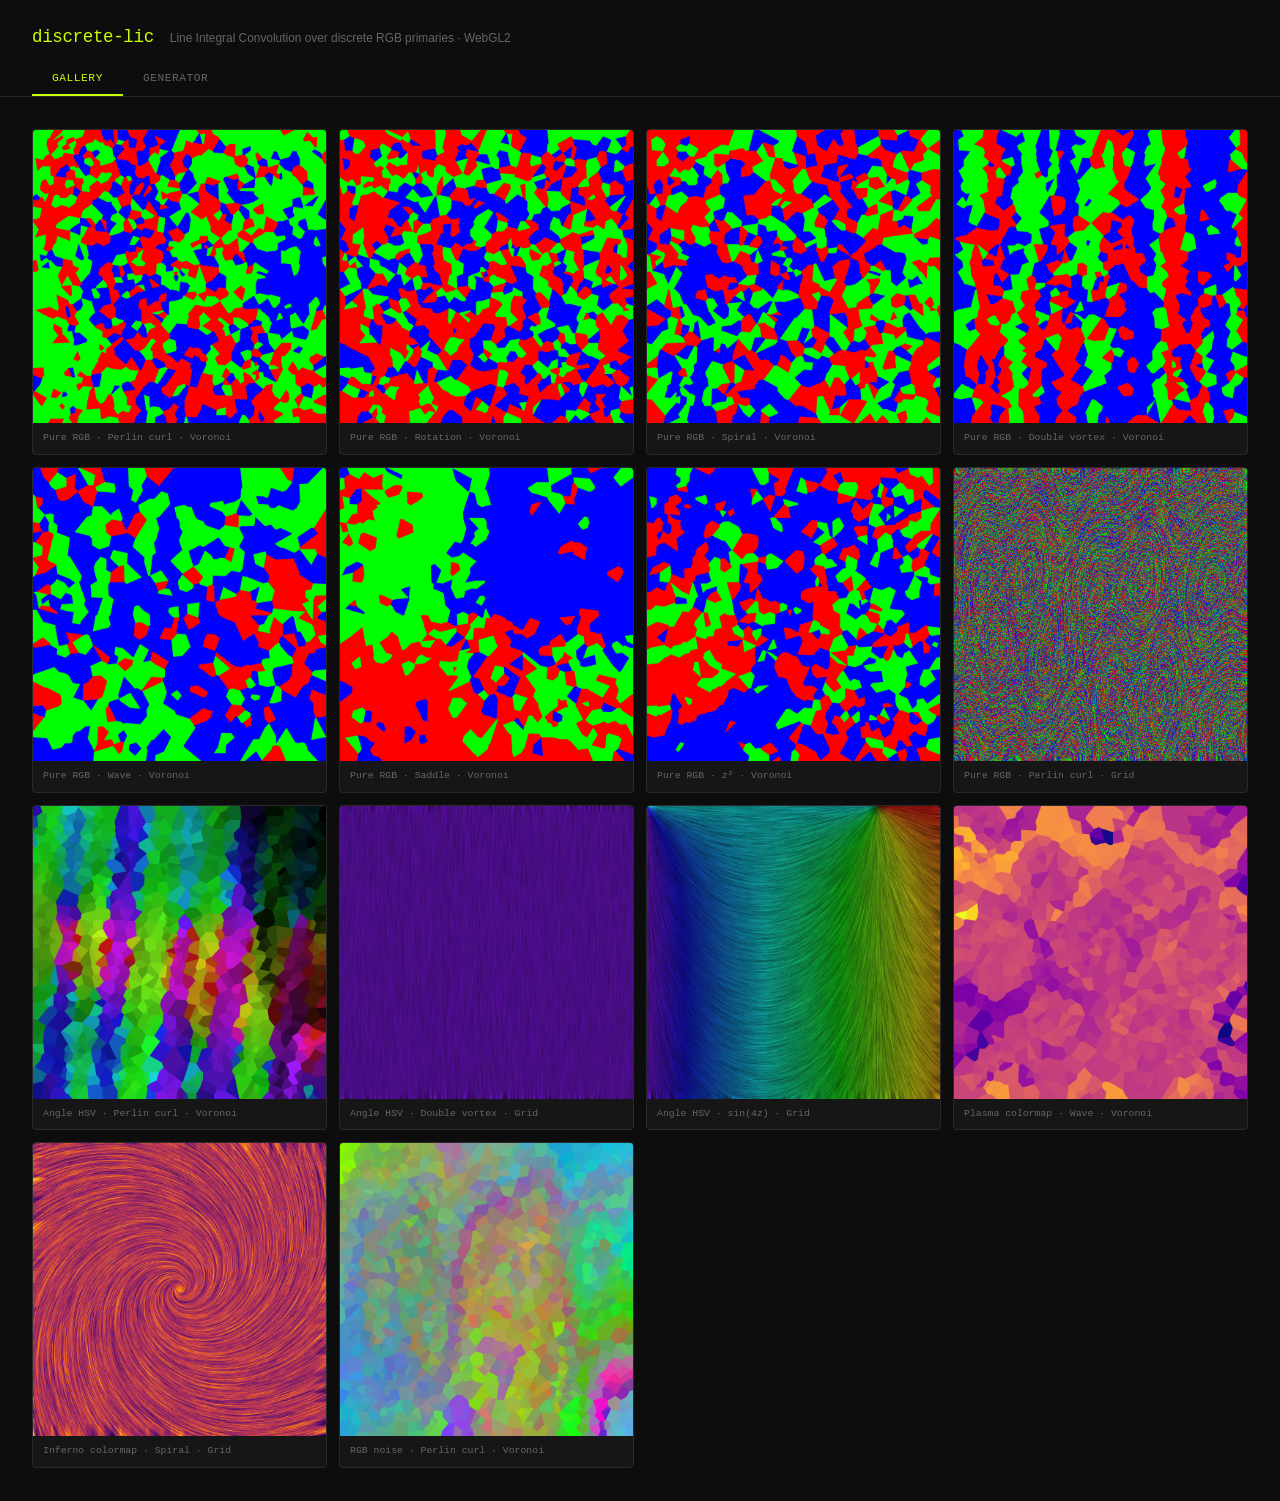
==== app/index.html @ 1f250b93 "Add fully in-browser WebGL2 generator + Pages deployment Reimplements the LIC pipeline (field -> noi" ====
<!DOCTYPE html>
<html lang="en">
<head>
  <meta charset="UTF-8">
  <meta name="viewport" content="width=device-width, initial-scale=1.0">
  <title>discrete-lic — WebGL2</title>
  <link rel="stylesheet" href="./style.css">
</head>
<body>

<header>
  <div class="header-top">
    <h1>discrete-lic</h1>
    <span class="tagline">Line Integral Convolution over discrete RGB primaries · WebGL2</span>
  </div>
  <nav>
    <button class="tab active" data-panel="panel-gallery">Gallery</button>
    <button class="tab" data-panel="panel-generator">Generator</button>
  </nav>
</header>

<!-- ── Gallery ──────────────────────────────────────────────── -->

<div class="panel active" id="panel-gallery">
  <div class="gallery-grid" id="gallery-grid">
    <p style="color:var(--muted);font-family:var(--font-mono)">Loading…</p>
  </div>
</div>

<!-- ── Lightbox ─────────────────────────────────────────────── -->

<div class="lightbox" id="lightbox" role="dialog" aria-modal="true">
  <button class="lightbox-close" id="lightbox-close" aria-label="Close">✕</button>
  <img id="lightbox-img" src="" alt="">
</div>

<!-- ── Generator ────────────────────────────────────────────── -->

<div class="panel" id="panel-generator">
  <div class="generator-layout">

    <!-- Controls -->
    <div class="controls">

      <div class="control-group">
        <label>Field</label>
        <select id="field-select">
          <option value="rotation">rotation</option>
          <option value="perlin_curl">perlin_curl</option>
          <option value="double_vortex">double_vortex</option>
          <option value="spiral">spiral</option>
          <option value="wave">wave</option>
          <option value="saddle">saddle</option>
          <option value="source">source</option>
          <option value="sink">sink</option>
          <option value="shear">shear</option>
          <option value="uniform">uniform</option>
          <option value="complex">complex (custom)</option>
          <option value="mhd_cluster">mhd_cluster (yt)</option>
          <option value="wd_merger">wd_merger (yt)</option>
        </select>
      </div>

      <div class="control-group collapsible hidden" id="complex-row">
        <label>f(z) expression</label>
        <input type="text" id="field-expr" value="z**2" placeholder="e.g. z**2, np.sin(z*4), 1/z">
      </div>

      <div id="yt-notice" class="collapsible hidden" style="background:var(--surface);border:1px solid var(--border);border-radius:4px;padding:10px 12px;font-family:var(--font-mono);font-size:0.75rem;color:var(--muted)">
        This field uses a <strong style="color:var(--text)">baked simulation asset</strong>
        (exported offline via yt). If the asset is missing, the field falls back gracefully.
      </div>

      <hr class="divider">

      <div class="control-group">
        <label>Color mode</label>
        <select id="color-select">
          <option value="pure_rgb">pure_rgb — discrete RGB primaries</option>
          <option value="angle_hsv">angle_hsv — hue from flow direction</option>
          <option value="colormap">colormap — matplotlib colormap</option>
          <option value="rgb">rgb — direct color LIC</option>
          <option value="hsv_noise">hsv_noise — LIC on value channel</option>
        </select>
      </div>

      <div class="control-group collapsible" id="pure-opts">
        <label>Pure RGB mode</label>
        <select id="pure-mode-select">
          <option value="stochastic">stochastic — per-pixel sampling</option>
          <option value="streamline">streamline — fibre-painted</option>
        </select>
        <label style="margin-top:8px">Sharpness</label>
        <div class="slider-row">
          <input type="range" id="sharpen-slider" min="1" max="10" step="0.5" value="2.5">
          <span class="slider-val">2.5</span>
        </div>
      </div>

      <div class="control-group collapsible hidden" id="colormap-row">
        <label>Colormap</label>
        <select id="colormap-select">
          <option>viridis</option><option>plasma</option><option>inferno</option>
          <option>magma</option><option>cividis</option><option>turbo</option>
          <option>coolwarm</option><option>RdYlBu</option><option>Spectral</option>
        </select>
      </div>

      <hr class="divider">

      <div class="control-group">
        <label>Pixel mode</label>
        <div class="toggle-row">
          <button class="toggle-btn active" data-mode="voronoi">Voronoi</button>
          <button class="toggle-btn" data-mode="grid">Grid</button>
        </div>
      </div>

      <div class="control-group" id="voronoi-cells-row">
        <label>Voronoi cells</label>
        <div class="slider-row">
          <input type="range" id="cells-slider" min="100" max="100000" step="100" value="800">
          <span class="slider-val">800</span>
        </div>
      </div>

      <div class="control-group">
        <label>Steps</label>
        <div class="slider-row">
          <input type="range" id="steps-slider" min="5" max="80" step="5" value="30">
          <span class="slider-val">30</span>
        </div>
      </div>

      <div class="control-group">
        <label>Noise</label>
        <select id="noise-select">
          <option value="white_rgb">white_rgb</option>
          <option value="white">white</option>
          <option value="pure_rgb">pure_rgb</option>
        </select>
      </div>

      <div class="control-group">
        <label>Kernel</label>
        <select id="kernel-select">
          <option value="box">box</option>
          <option value="gaussian">gaussian</option>
          <option value="raised_cosine">raised_cosine</option>
        </select>
      </div>

      <div class="control-group collapsible hidden" id="kernel-sigma-row">
        <label>Kernel sigma</label>
        <div class="slider-row">
          <input type="range" id="kernel-sigma-slider" min="0.05" max="1" step="0.05" value="0.3">
          <span class="slider-val">0.3</span>
        </div>
      </div>

      <div class="control-group">
        <label>Boundary</label>
        <select id="boundary-select">
          <option value="nearest">nearest (clamp)</option>
          <option value="wrap">wrap</option>
        </select>
      </div>

      <div class="control-group">
        <label>Contrast enhance</label>
        <select id="enhance-select">
          <option value="stretch">stretch (default)</option>
          <option value="equalize">equalize</option>
          <option value="gamma">gamma</option>
          <option value="none">none</option>
        </select>
      </div>

      <hr class="divider">

      <div class="control-group" style="display:grid;grid-template-columns:1fr 1fr;gap:8px">
        <div>
          <label>Width px</label>
          <input type="number" id="width-input" value="600" min="64" max="1024" step="64">
        </div>
        <div>
          <label>Height px</label>
          <input type="number" id="height-input" value="600" min="64" max="1024" step="64">
        </div>
      </div>

      <div class="control-group">
        <label>Seed</label>
        <input type="number" id="seed-input" value="42">
      </div>

      <button class="btn-generate" id="btn-generate">Render</button>
    </div>

    <!-- Result -->
    <div class="result-area">
      <div class="result-stage" id="result-stage">
        <div class="result-placeholder" id="result-placeholder">
          press Render
        </div>
        <canvas class="result-canvas" id="result-canvas" style="display:none"></canvas>
      </div>
      <div class="result-actions" id="result-actions" style="display:none">
        <a class="btn-download" id="btn-download" href="#" download="lic.png">Download PNG</a>
      </div>
      <span class="status-text" id="status-text"></span>
    </div>

  </div>
</div>

<script type="module" src="./main.js"></script>
</body>
</html>
---- app/style.css ----
:root {
  --bg: #0d0d0d;
  --surface: #161616;
  --border: #2a2a2a;
  --text: #e0e0e0;
  --muted: #666;
  --accent: #c8ff00;
  --accent-dim: #8aad00;
  --font-mono: "JetBrains Mono", "Fira Mono", "Cascadia Code", "Menlo", monospace;
  --font-sans: "Inter", "Helvetica Neue", Arial, sans-serif;
  --radius: 4px;
  --transition: 0.15s ease;
}

*, *::before, *::after { box-sizing: border-box; margin: 0; padding: 0; }

html, body {
  background: var(--bg);
  color: var(--text);
  font-family: var(--font-sans);
  font-size: 14px;
  line-height: 1.5;
  min-height: 100vh;
}

/* ── Header ──────────────────────────────────────────────────── */

header {
  padding: 24px 32px 0;
  border-bottom: 1px solid var(--border);
  display: flex;
  flex-direction: column;
  gap: 12px;
}

.header-top {
  display: flex;
  align-items: baseline;
  gap: 16px;
}

h1 {
  font-family: var(--font-mono);
  font-size: 1.25rem;
  font-weight: 500;
  letter-spacing: -0.02em;
  color: var(--accent);
}

.tagline {
  color: var(--muted);
  font-size: 0.85rem;
}

nav {
  display: flex;
  gap: 0;
}

.tab {
  background: none;
  border: none;
  border-bottom: 2px solid transparent;
  color: var(--muted);
  cursor: pointer;
  font-family: var(--font-mono);
  font-size: 0.8rem;
  letter-spacing: 0.05em;
  padding: 10px 20px;
  text-transform: uppercase;
  transition: color var(--transition), border-color var(--transition);
}

.tab:hover { color: var(--text); }

.tab.active {
  border-bottom-color: var(--accent);
  color: var(--accent);
}

/* ── Panels ──────────────────────────────────────────────────── */

.panel { display: none; padding: 32px; }
.panel.active { display: block; }

/* ── Gallery ──────────────────────────────────────────────────── */

.gallery-grid {
  display: grid;
  grid-template-columns: repeat(auto-fill, minmax(240px, 1fr));
  gap: 12px;
}

.gallery-item {
  background: var(--surface);
  border: 1px solid var(--border);
  border-radius: var(--radius);
  cursor: pointer;
  overflow: hidden;
  transition: border-color var(--transition), transform var(--transition);
}

.gallery-item:hover {
  border-color: var(--accent-dim);
  transform: translateY(-2px);
}

.gallery-item img {
  display: block;
  width: 100%;
  aspect-ratio: 1;
  object-fit: cover;
}

.gallery-caption {
  color: var(--muted);
  font-family: var(--font-mono);
  font-size: 0.7rem;
  padding: 8px 10px;
  white-space: nowrap;
  overflow: hidden;
  text-overflow: ellipsis;
}

/* ── Lightbox ────────────────────────────────────────────────── */

.lightbox {
  align-items: center;
  background: rgba(0, 0, 0, 0.9);
  display: none;
  inset: 0;
  justify-content: center;
  position: fixed;
  z-index: 100;
}

.lightbox.open { display: flex; }

.lightbox img {
  max-height: 90vh;
  max-width: 90vw;
  object-fit: contain;
}

.lightbox-close {
  background: none;
  border: none;
  color: var(--muted);
  cursor: pointer;
  font-size: 1.5rem;
  line-height: 1;
  padding: 8px;
  position: absolute;
  right: 16px;
  top: 16px;
}

.lightbox-close:hover { color: var(--text); }

/* ── Generator layout ────────────────────────────────────────── */

.generator-layout {
  display: grid;
  gap: 32px;
  grid-template-columns: 320px 1fr;
}

@media (max-width: 900px) {
  .generator-layout { grid-template-columns: 1fr; }
}

/* ── Control panel ───────────────────────────────────────────── */

.controls {
  display: flex;
  flex-direction: column;
  gap: 20px;
}

.control-group {
  display: flex;
  flex-direction: column;
  gap: 8px;
}

.control-group label {
  color: var(--muted);
  font-family: var(--font-mono);
  font-size: 0.72rem;
  letter-spacing: 0.06em;
  text-transform: uppercase;
}

.control-group select,
.control-group input[type="text"],
.control-group input[type="number"] {
  background: var(--surface);
  border: 1px solid var(--border);
  border-radius: var(--radius);
  color: var(--text);
  font-family: var(--font-mono);
  font-size: 0.85rem;
  padding: 7px 10px;
  transition: border-color var(--transition);
  width: 100%;
}

.control-group select:focus,
.control-group input:focus {
  border-color: var(--accent-dim);
  outline: none;
}

/* Slider row */
.slider-row {
  align-items: center;
  display: flex;
  gap: 10px;
}

.slider-row input[type="range"] {
  accent-color: var(--accent);
  flex: 1;
}

.slider-val {
  color: var(--accent);
  font-family: var(--font-mono);
  font-size: 0.8rem;
  min-width: 36px;
  text-align: right;
}

/* Toggle row */
.toggle-row {
  display: flex;
  gap: 0;
}

.toggle-btn {
  background: var(--surface);
  border: 1px solid var(--border);
  color: var(--muted);
  cursor: pointer;
  flex: 1;
  font-family: var(--font-mono);
  font-size: 0.8rem;
  padding: 7px;
  text-align: center;
  transition: background var(--transition), color var(--transition);
}

.toggle-btn:first-child { border-radius: var(--radius) 0 0 var(--radius); }
.toggle-btn:last-child  { border-radius: 0 var(--radius) var(--radius) 0; }
.toggle-btn + .toggle-btn { border-left: none; }

.toggle-btn.active {
  background: var(--accent);
  border-color: var(--accent);
  color: #0d0d0d;
  font-weight: 600;
}

/* Collapsible sections */
.collapsible { overflow: hidden; }
.collapsible.hidden { display: none; }

/* Generate button */
.btn-generate {
  background: var(--accent);
  border: none;
  border-radius: var(--radius);
  color: #0d0d0d;
  cursor: pointer;
  font-family: var(--font-mono);
  font-size: 0.9rem;
  font-weight: 700;
  letter-spacing: 0.04em;
  padding: 12px;
  text-transform: uppercase;
  transition: background var(--transition), opacity var(--transition);
  width: 100%;
}

.btn-generate:hover  { background: #d8ff20; }
.btn-generate:active { background: var(--accent-dim); }
.btn-generate:disabled {
  cursor: not-allowed;
  opacity: 0.4;
}

/* ── Result area ─────────────────────────────────────────────── */

.result-area {
  align-items: flex-start;
  display: flex;
  flex-direction: column;
  gap: 16px;
  min-height: 400px;
}

/* Stage holds either the placeholder or the canvas, keeps a square box */
.result-stage {
  max-width: 600px;
  width: 100%;
}

.result-placeholder {
  align-items: center;
  aspect-ratio: 1;
  background: var(--surface);
  border: 1px dashed var(--border);
  border-radius: var(--radius);
  color: var(--muted);
  display: flex;
  font-family: var(--font-mono);
  font-size: 0.8rem;
  justify-content: center;
  padding: 16px;
  text-align: center;
  width: 100%;
}

/* The canvas has an intrinsic pixel size (width/height attrs); we scale it
   to fit the result box while preserving its aspect ratio. */
.result-canvas {
  background: var(--surface);
  border: 1px solid var(--border);
  border-radius: var(--radius);
  display: block;
  height: auto;
  image-rendering: auto;
  max-width: 100%;
  width: auto;
}

.result-actions {
  align-items: center;
  display: flex;
  gap: 12px;
}

.btn-download {
  background: var(--surface);
  border: 1px solid var(--border);
  border-radius: var(--radius);
  color: var(--text);
  cursor: pointer;
  font-family: var(--font-mono);
  font-size: 0.8rem;
  padding: 7px 16px;
  text-decoration: none;
  transition: border-color var(--transition);
}

.btn-download:hover { border-color: var(--accent-dim); }

.status-text {
  color: var(--muted);
  font-family: var(--font-mono);
  font-size: 0.8rem;
}

/* Spinner */
.spinner {
  animation: spin 0.8s linear infinite;
  border: 2px solid var(--border);
  border-radius: 50%;
  border-top-color: var(--accent);
  display: inline-block;
  height: 14px;
  vertical-align: middle;
  width: 14px;
}

@keyframes spin { to { transform: rotate(360deg); } }

/* Divider */
.divider {
  border: none;
  border-top: 1px solid var(--border);
  margin: 4px 0;
}
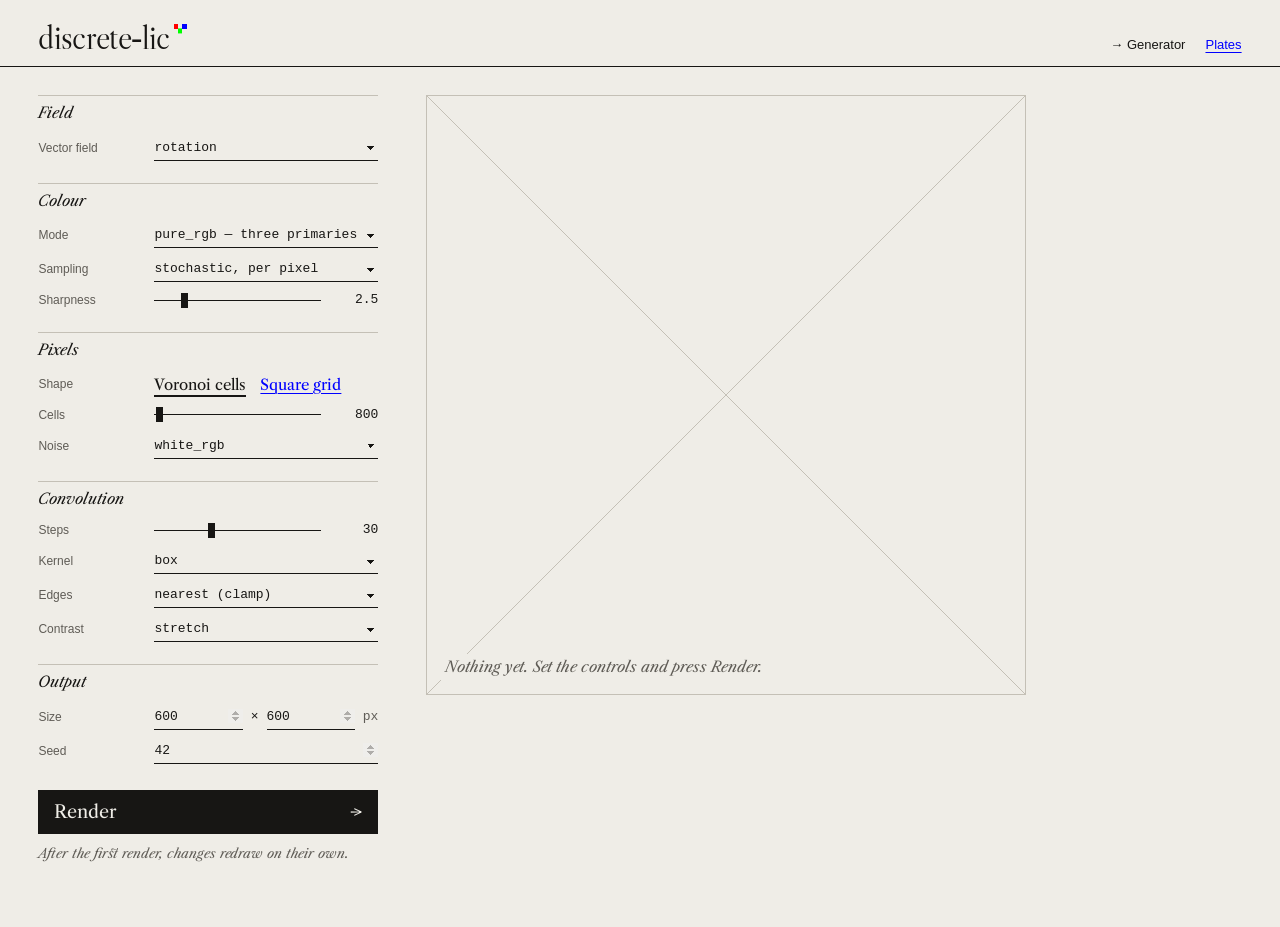
==== commit 9742e148: "Restyle landing page and generator as a catalogue of plates Replace the dark, neon-accent, monospace" ====
--- a/app/index.html
+++ b/app/index.html
@@ -3,215 +3,235 @@
 <head>
   <meta charset="UTF-8">
   <meta name="viewport" content="width=device-width, initial-scale=1.0">
-  <title>discrete-lic — WebGL2</title>
+  <title>discrete-lic — generator</title>
+  <link rel="preconnect" href="https://fonts.googleapis.com">
+  <link rel="preconnect" href="https://fonts.gstatic.com" crossorigin>
+  <link href="https://fonts.googleapis.com/css2?family=Libre+Caslon+Display&family=Libre+Caslon+Text:ital,wght@0,400;0,700;1,400&display=swap" rel="stylesheet">
   <link rel="stylesheet" href="./style.css">
 </head>
 <body>
 
-<header>
-  <div class="header-top">
-    <h1>discrete-lic</h1>
-    <span class="tagline">Line Integral Convolution over discrete RGB primaries · WebGL2</span>
-  </div>
+<header class="top">
+  <a class="name" href="../">discrete&#8209;lic<span class="mark" aria-hidden="true"><i></i><i></i><i></i></span></a>
   <nav>
-    <button class="tab active" data-panel="panel-gallery">Gallery</button>
-    <button class="tab" data-panel="panel-generator">Generator</button>
+    <button class="tab active" data-panel="panel-generator">Generator</button>
+    <button class="tab" data-panel="panel-gallery">Plates</button>
   </nav>
 </header>
 
-<!-- ── Gallery ──────────────────────────────────────────────── -->
-
-<div class="panel active" id="panel-gallery">
+<!-- ── Generator ────────────────────────────────────────────── -->
+
+<main class="panel active" id="panel-generator">
+  <div class="generator-layout">
+
+    <form class="controls" onsubmit="return false">
+
+      <fieldset>
+        <legend>Field</legend>
+
+        <div class="control-group">
+          <label for="field-select">Vector field</label>
+          <select id="field-select">
+            <option value="rotation">rotation</option>
+            <option value="perlin_curl">perlin_curl</option>
+            <option value="double_vortex">double_vortex</option>
+            <option value="spiral">spiral</option>
+            <option value="wave">wave</option>
+            <option value="saddle">saddle</option>
+            <option value="source">source</option>
+            <option value="sink">sink</option>
+            <option value="shear">shear</option>
+            <option value="uniform">uniform</option>
+            <option value="complex">complex (custom)</option>
+            <option value="mhd_cluster">mhd_cluster (yt)</option>
+            <option value="wd_merger">wd_merger (yt)</option>
+          </select>
+        </div>
+
+        <div class="control-group collapsible hidden" id="complex-row">
+          <label for="field-expr">f(z)</label>
+          <input type="text" id="field-expr" value="z**2" placeholder="z**2, np.sin(z*4), 1/z" spellcheck="false">
+        </div>
+
+        <p id="yt-notice" class="note collapsible hidden">
+          This field comes from a simulation snapshot, exported offline with yt.
+          If the asset is missing it falls back quietly.
+        </p>
+      </fieldset>
+
+      <fieldset>
+        <legend>Colour</legend>
+
+        <div class="control-group">
+          <label for="color-select">Mode</label>
+          <select id="color-select">
+            <option value="pure_rgb">pure_rgb — three primaries</option>
+            <option value="angle_hsv">angle_hsv — hue from direction</option>
+            <option value="colormap">colormap — matplotlib</option>
+            <option value="rgb">rgb — direct colour LIC</option>
+            <option value="hsv_noise">hsv_noise — LIC on value</option>
+          </select>
+        </div>
+
+        <div class="collapsible" id="pure-opts">
+          <div class="control-group">
+            <label for="pure-mode-select">Sampling</label>
+            <select id="pure-mode-select">
+              <option value="stochastic">stochastic, per pixel</option>
+              <option value="streamline">streamline, fibre-painted</option>
+            </select>
+          </div>
+          <div class="control-group">
+            <label for="sharpen-slider">Sharpness</label>
+            <div class="slider-row">
+              <input type="range" id="sharpen-slider" min="1" max="10" step="0.5" value="2.5">
+              <span class="slider-val">2.5</span>
+            </div>
+          </div>
+        </div>
+
+        <div class="control-group collapsible hidden" id="colormap-row">
+          <label for="colormap-select">Colormap</label>
+          <select id="colormap-select">
+            <option>viridis</option><option>plasma</option><option>inferno</option>
+            <option>magma</option><option>cividis</option><option>turbo</option>
+            <option>coolwarm</option><option>RdYlBu</option><option>Spectral</option>
+          </select>
+        </div>
+      </fieldset>
+
+      <fieldset>
+        <legend>Pixels</legend>
+
+        <div class="control-group">
+          <span class="label">Shape</span>
+          <div class="toggle-row" role="group" aria-label="Pixel mode">
+            <button type="button" class="toggle-btn active" data-mode="voronoi">Voronoi cells</button>
+            <button type="button" class="toggle-btn" data-mode="grid">Square grid</button>
+          </div>
+        </div>
+
+        <div class="control-group" id="voronoi-cells-row">
+          <label for="cells-slider">Cells</label>
+          <div class="slider-row">
+            <input type="range" id="cells-slider" min="100" max="100000" step="100" value="800">
+            <span class="slider-val">800</span>
+          </div>
+        </div>
+
+        <div class="control-group">
+          <label for="noise-select">Noise</label>
+          <select id="noise-select">
+            <option value="white_rgb">white_rgb</option>
+            <option value="white">white</option>
+            <option value="pure_rgb">pure_rgb</option>
+          </select>
+        </div>
+      </fieldset>
+
+      <fieldset>
+        <legend>Convolution</legend>
+
+        <div class="control-group">
+          <label for="steps-slider">Steps</label>
+          <div class="slider-row">
+            <input type="range" id="steps-slider" min="5" max="80" step="5" value="30">
+            <span class="slider-val">30</span>
+          </div>
+        </div>
+
+        <div class="control-group">
+          <label for="kernel-select">Kernel</label>
+          <select id="kernel-select">
+            <option value="box">box</option>
+            <option value="gaussian">gaussian</option>
+            <option value="raised_cosine">raised_cosine</option>
+          </select>
+        </div>
+
+        <div class="control-group collapsible hidden" id="kernel-sigma-row">
+          <label for="kernel-sigma-slider">Sigma</label>
+          <div class="slider-row">
+            <input type="range" id="kernel-sigma-slider" min="0.05" max="1" step="0.05" value="0.3">
+            <span class="slider-val">0.3</span>
+          </div>
+        </div>
+
+        <div class="control-group">
+          <label for="boundary-select">Edges</label>
+          <select id="boundary-select">
+            <option value="nearest">nearest (clamp)</option>
+            <option value="wrap">wrap</option>
+          </select>
+        </div>
+
+        <div class="control-group">
+          <label for="enhance-select">Contrast</label>
+          <select id="enhance-select">
+            <option value="stretch">stretch</option>
+            <option value="equalize">equalize</option>
+            <option value="gamma">gamma</option>
+            <option value="none">none</option>
+          </select>
+        </div>
+      </fieldset>
+
+      <fieldset>
+        <legend>Output</legend>
+
+        <div class="control-group">
+          <label for="width-input">Size</label>
+          <div class="size-row">
+            <input type="number" id="width-input" value="600" min="64" max="1024" step="64" aria-label="Width in pixels">
+            <span>×</span>
+            <input type="number" id="height-input" value="600" min="64" max="1024" step="64" aria-label="Height in pixels">
+            <span class="unit">px</span>
+          </div>
+        </div>
+
+        <div class="control-group">
+          <label for="seed-input">Seed</label>
+          <input type="number" id="seed-input" value="42">
+        </div>
+      </fieldset>
+
+      <button type="button" class="btn-generate" id="btn-generate">Render</button>
+      <p class="hint">After the first render, changes redraw on their own.</p>
+    </form>
+
+    <section class="result-area" aria-live="polite">
+      <figure class="result-stage" id="result-stage">
+        <div class="result-placeholder" id="result-placeholder">
+          <span>Nothing yet. Set the controls and press Render.</span>
+        </div>
+        <canvas class="result-canvas" id="result-canvas" style="display:none"></canvas>
+        <figcaption class="result-caption">
+          <span id="result-title"></span>
+          <span class="status-text" id="status-text"></span>
+        </figcaption>
+      </figure>
+      <div class="result-actions" id="result-actions" style="display:none">
+        <a class="btn-download" id="btn-download" href="#" download="lic.png">Save as PNG</a>
+      </div>
+    </section>
+
+  </div>
+</main>
+
+<!-- ── Plates ───────────────────────────────────────────────── -->
+
+<section class="panel" id="panel-gallery">
   <div class="gallery-grid" id="gallery-grid">
-    <p style="color:var(--muted);font-family:var(--font-mono)">Loading…</p>
+    <p class="muted">Loading…</p>
   </div>
-</div>
+</section>
 
 <!-- ── Lightbox ─────────────────────────────────────────────── -->
 
 <div class="lightbox" id="lightbox" role="dialog" aria-modal="true">
-  <button class="lightbox-close" id="lightbox-close" aria-label="Close">✕</button>
+  <button class="lightbox-close" id="lightbox-close">Close</button>
   <img id="lightbox-img" src="" alt="">
-</div>
-
-<!-- ── Generator ────────────────────────────────────────────── -->
-
-<div class="panel" id="panel-generator">
-  <div class="generator-layout">
-
-    <!-- Controls -->
-    <div class="controls">
-
-      <div class="control-group">
-        <label>Field</label>
-        <select id="field-select">
-          <option value="rotation">rotation</option>
-          <option value="perlin_curl">perlin_curl</option>
-          <option value="double_vortex">double_vortex</option>
-          <option value="spiral">spiral</option>
-          <option value="wave">wave</option>
-          <option value="saddle">saddle</option>
-          <option value="source">source</option>
-          <option value="sink">sink</option>
-          <option value="shear">shear</option>
-          <option value="uniform">uniform</option>
-          <option value="complex">complex (custom)</option>
-          <option value="mhd_cluster">mhd_cluster (yt)</option>
-          <option value="wd_merger">wd_merger (yt)</option>
-        </select>
-      </div>
-
-      <div class="control-group collapsible hidden" id="complex-row">
-        <label>f(z) expression</label>
-        <input type="text" id="field-expr" value="z**2" placeholder="e.g. z**2, np.sin(z*4), 1/z">
-      </div>
-
-      <div id="yt-notice" class="collapsible hidden" style="background:var(--surface);border:1px solid var(--border);border-radius:4px;padding:10px 12px;font-family:var(--font-mono);font-size:0.75rem;color:var(--muted)">
-        This field uses a <strong style="color:var(--text)">baked simulation asset</strong>
-        (exported offline via yt). If the asset is missing, the field falls back gracefully.
-      </div>
-
-      <hr class="divider">
-
-      <div class="control-group">
-        <label>Color mode</label>
-        <select id="color-select">
-          <option value="pure_rgb">pure_rgb — discrete RGB primaries</option>
-          <option value="angle_hsv">angle_hsv — hue from flow direction</option>
-          <option value="colormap">colormap — matplotlib colormap</option>
-          <option value="rgb">rgb — direct color LIC</option>
-          <option value="hsv_noise">hsv_noise — LIC on value channel</option>
-        </select>
-      </div>
-
-      <div class="control-group collapsible" id="pure-opts">
-        <label>Pure RGB mode</label>
-        <select id="pure-mode-select">
-          <option value="stochastic">stochastic — per-pixel sampling</option>
-          <option value="streamline">streamline — fibre-painted</option>
-        </select>
-        <label style="margin-top:8px">Sharpness</label>
-        <div class="slider-row">
-          <input type="range" id="sharpen-slider" min="1" max="10" step="0.5" value="2.5">
-          <span class="slider-val">2.5</span>
-        </div>
-      </div>
-
-      <div class="control-group collapsible hidden" id="colormap-row">
-        <label>Colormap</label>
-        <select id="colormap-select">
-          <option>viridis</option><option>plasma</option><option>inferno</option>
-          <option>magma</option><option>cividis</option><option>turbo</option>
-          <option>coolwarm</option><option>RdYlBu</option><option>Spectral</option>
-        </select>
-      </div>
-
-      <hr class="divider">
-
-      <div class="control-group">
-        <label>Pixel mode</label>
-        <div class="toggle-row">
-          <button class="toggle-btn active" data-mode="voronoi">Voronoi</button>
-          <button class="toggle-btn" data-mode="grid">Grid</button>
-        </div>
-      </div>
-
-      <div class="control-group" id="voronoi-cells-row">
-        <label>Voronoi cells</label>
-        <div class="slider-row">
-          <input type="range" id="cells-slider" min="100" max="100000" step="100" value="800">
-          <span class="slider-val">800</span>
-        </div>
-      </div>
-
-      <div class="control-group">
-        <label>Steps</label>
-        <div class="slider-row">
-          <input type="range" id="steps-slider" min="5" max="80" step="5" value="30">
-          <span class="slider-val">30</span>
-        </div>
-      </div>
-
-      <div class="control-group">
-        <label>Noise</label>
-        <select id="noise-select">
-          <option value="white_rgb">white_rgb</option>
-          <option value="white">white</option>
-          <option value="pure_rgb">pure_rgb</option>
-        </select>
-      </div>
-
-      <div class="control-group">
-        <label>Kernel</label>
-        <select id="kernel-select">
-          <option value="box">box</option>
-          <option value="gaussian">gaussian</option>
-          <option value="raised_cosine">raised_cosine</option>
-        </select>
-      </div>
-
-      <div class="control-group collapsible hidden" id="kernel-sigma-row">
-        <label>Kernel sigma</label>
-        <div class="slider-row">
-          <input type="range" id="kernel-sigma-slider" min="0.05" max="1" step="0.05" value="0.3">
-          <span class="slider-val">0.3</span>
-        </div>
-      </div>
-
-      <div class="control-group">
-        <label>Boundary</label>
-        <select id="boundary-select">
-          <option value="nearest">nearest (clamp)</option>
-          <option value="wrap">wrap</option>
-        </select>
-      </div>
-
-      <div class="control-group">
-        <label>Contrast enhance</label>
-        <select id="enhance-select">
-          <option value="stretch">stretch (default)</option>
-          <option value="equalize">equalize</option>
-          <option value="gamma">gamma</option>
-          <option value="none">none</option>
-        </select>
-      </div>
-
-      <hr class="divider">
-
-      <div class="control-group" style="display:grid;grid-template-columns:1fr 1fr;gap:8px">
-        <div>
-          <label>Width px</label>
-          <input type="number" id="width-input" value="600" min="64" max="1024" step="64">
-        </div>
-        <div>
-          <label>Height px</label>
-          <input type="number" id="height-input" value="600" min="64" max="1024" step="64">
-        </div>
-      </div>
-
-      <div class="control-group">
-        <label>Seed</label>
-        <input type="number" id="seed-input" value="42">
-      </div>
-
-      <button class="btn-generate" id="btn-generate">Render</button>
-    </div>
-
-    <!-- Result -->
-    <div class="result-area">
-      <div class="result-stage" id="result-stage">
-        <div class="result-placeholder" id="result-placeholder">
-          press Render
-        </div>
-        <canvas class="result-canvas" id="result-canvas" style="display:none"></canvas>
-      </div>
-      <div class="result-actions" id="result-actions" style="display:none">
-        <a class="btn-download" id="btn-download" href="#" download="lic.png">Download PNG</a>
-      </div>
-      <span class="status-text" id="status-text"></span>
-    </div>
-
-  </div>
+  <p class="lightbox-cap" id="lightbox-cap"></p>
 </div>
 
 <script type="module" src="./main.js"></script>
--- a/app/style.css
+++ b/app/style.css
@@ -1,383 +1,409 @@
 :root {
-  --bg: #0d0d0d;
-  --surface: #161616;
-  --border: #2a2a2a;
-  --text: #e0e0e0;
-  --muted: #666;
-  --accent: #c8ff00;
-  --accent-dim: #8aad00;
-  --font-mono: "JetBrains Mono", "Fira Mono", "Cascadia Code", "Menlo", monospace;
-  --font-sans: "Inter", "Helvetica Neue", Arial, sans-serif;
-  --radius: 4px;
-  --transition: 0.15s ease;
+  --paper: #efede7;
+  --paper-2: #e6e3db;
+  --ink: #171614;
+  --ink-2: #5f5c56;
+  --rule: #c4c0b6;
+  --blue: #0000ff;
+  --serif: "Libre Caslon Text", "Iowan Old Style", Georgia, serif;
+  --display: "Libre Caslon Display", "Libre Caslon Text", Georgia, serif;
+  --label: "Helvetica Neue", Helvetica, Arial, sans-serif;
+  --mono: ui-monospace, "SF Mono", Menlo, Consolas, monospace;
+  --gutter: clamp(16px, 3vw, 40px);
 }
 
 *, *::before, *::after { box-sizing: border-box; margin: 0; padding: 0; }
 
 html, body {
-  background: var(--bg);
-  color: var(--text);
-  font-family: var(--font-sans);
-  font-size: 14px;
+  background: var(--paper);
+  color: var(--ink);
+  font-family: var(--serif);
+  font-size: 16px;
   line-height: 1.5;
   min-height: 100vh;
 }
 
+a { color: var(--blue); text-underline-offset: 0.15em; text-decoration-thickness: 1px; }
+a:hover { text-decoration-thickness: 2px; }
+
+::selection { background: var(--blue); color: var(--paper); }
+
+:focus-visible { outline: 2px solid var(--blue); outline-offset: 2px; }
+
+.muted { color: var(--ink-2); font-style: italic; }
+
 /* ── Header ──────────────────────────────────────────────────── */
 
-header {
-  padding: 24px 32px 0;
-  border-bottom: 1px solid var(--border);
-  display: flex;
-  flex-direction: column;
-  gap: 12px;
-}
-
-.header-top {
-  display: flex;
+.top {
+  display: flex;
+  justify-content: space-between;
   align-items: baseline;
-  gap: 16px;
-}
-
-h1 {
-  font-family: var(--font-mono);
-  font-size: 1.25rem;
-  font-weight: 500;
+  gap: 24px;
+  padding: 20px var(--gutter) 12px;
+  border-bottom: 1px solid var(--ink);
+}
+
+.name {
+  font-family: var(--display);
+  font-size: 34px;
+  line-height: 1;
   letter-spacing: -0.02em;
-  color: var(--accent);
-}
-
-.tagline {
-  color: var(--muted);
-  font-size: 0.85rem;
-}
-
-nav {
-  display: flex;
-  gap: 0;
-}
+  color: var(--ink);
+  text-decoration: none;
+}
+
+.mark {
+  display: inline-flex;
+  vertical-align: 0.6em;
+  margin-left: 0.12em;
+}
+.mark i { display: block; width: 0.13em; height: 0.13em; }
+.mark i:nth-child(1) { background: #f00; }
+.mark i:nth-child(2) { background: #0f0; transform: translateY(0.13em); }
+.mark i:nth-child(3) { background: #00f; }
+
+nav { display: flex; gap: 20px; }
 
 .tab {
   background: none;
-  border: none;
-  border-bottom: 2px solid transparent;
-  color: var(--muted);
-  cursor: pointer;
-  font-family: var(--font-mono);
-  font-size: 0.8rem;
-  letter-spacing: 0.05em;
-  padding: 10px 20px;
-  text-transform: uppercase;
-  transition: color var(--transition), border-color var(--transition);
-}
-
-.tab:hover { color: var(--text); }
+  border: 0;
+  color: var(--blue);
+  cursor: pointer;
+  font-family: var(--label);
+  font-size: 13px;
+  text-decoration: underline;
+  text-underline-offset: 0.2em;
+  text-decoration-thickness: 1px;
+}
 
 .tab.active {
-  border-bottom-color: var(--accent);
-  color: var(--accent);
-}
+  color: var(--ink);
+  text-decoration: none;
+  cursor: default;
+}
+
+.tab.active::before { content: "→ "; }
 
 /* ── Panels ──────────────────────────────────────────────────── */
 
-.panel { display: none; padding: 32px; }
+.panel { display: none; padding: 28px var(--gutter) 64px; }
 .panel.active { display: block; }
 
-/* ── Gallery ──────────────────────────────────────────────────── */
+/* ── Generator layout ────────────────────────────────────────── */
+
+.generator-layout {
+  display: grid;
+  gap: 48px;
+  grid-template-columns: minmax(280px, 340px) 1fr;
+  align-items: start;
+}
+
+@media (max-width: 900px) {
+  .generator-layout { grid-template-columns: 1fr; gap: 32px; }
+  .result-area { order: -1; }
+}
+
+/* ── Controls ────────────────────────────────────────────────── */
+
+.controls { display: flex; flex-direction: column; gap: 22px; }
+
+fieldset {
+  border: 0;
+  border-top: 1px solid var(--rule);
+  padding-top: 6px;
+  display: flex;
+  flex-direction: column;
+  gap: 8px;
+  min-width: 0;
+}
+
+legend {
+  float: left;            /* keeps the legend inside the fieldset's flow */
+  width: 100%;
+  font-family: var(--serif);
+  font-style: italic;
+  font-size: 15px;
+  margin-bottom: 2px;
+}
+
+.control-group {
+  display: grid;
+  grid-template-columns: 6.5em 1fr;
+  align-items: center;
+  gap: 12px;
+}
+
+.control-group label,
+.control-group .label {
+  font-family: var(--label);
+  font-size: 12px;
+  color: var(--ink-2);
+}
+
+.collapsible.hidden { display: none; }
+#pure-opts { display: flex; flex-direction: column; gap: 8px; }
+#pure-opts.hidden { display: none; }
+
+select,
+input[type="text"],
+input[type="number"] {
+  appearance: none;
+  -webkit-appearance: none;
+  background: transparent;
+  border: 0;
+  border-bottom: 1px solid var(--ink);
+  border-radius: 0;
+  color: var(--ink);
+  font-family: var(--mono);
+  font-size: 13px;
+  padding: 5px 0;
+  width: 100%;
+  min-width: 0;
+}
+
+select {
+  padding-right: 18px;
+  cursor: pointer;
+  background-image: linear-gradient(45deg, transparent 50%, var(--ink) 50%),
+                    linear-gradient(135deg, var(--ink) 50%, transparent 50%);
+  background-position: calc(100% - 7px) 55%, calc(100% - 3px) 55%;
+  background-size: 4px 4px;
+  background-repeat: no-repeat;
+}
+
+select:focus, input:focus { outline: none; border-bottom: 2px solid var(--blue); padding-bottom: 4px; }
+
+input[type="number"]::-webkit-inner-spin-button { opacity: 0.4; }
+
+.size-row { display: flex; align-items: baseline; gap: 8px; font-family: var(--mono); font-size: 13px; }
+.size-row input { flex: 1; }
+.size-row .unit { color: var(--ink-2); }
+
+.note {
+  font-size: 14px;
+  font-style: italic;
+  color: var(--ink-2);
+  line-height: 1.45;
+  padding-left: calc(6.5em + 12px);
+}
+
+/* Slider: a hairline with a small black block */
+.slider-row { display: flex; align-items: center; gap: 12px; }
+
+.slider-val {
+  font-family: var(--mono);
+  font-size: 13px;
+  min-width: 3.5em;
+  text-align: right;
+}
+
+input[type="range"] {
+  -webkit-appearance: none;
+  appearance: none;
+  background: transparent;
+  flex: 1;
+  height: 20px;
+  cursor: pointer;
+  min-width: 0;
+}
+
+input[type="range"]::-webkit-slider-runnable-track { height: 1px; background: var(--ink); }
+input[type="range"]::-moz-range-track { height: 1px; background: var(--ink); }
+
+input[type="range"]::-webkit-slider-thumb {
+  -webkit-appearance: none;
+  width: 7px; height: 15px;
+  margin-top: -7px;
+  background: var(--ink);
+  border: 0; border-radius: 0;
+}
+input[type="range"]::-moz-range-thumb {
+  width: 7px; height: 15px;
+  background: var(--ink);
+  border: 0; border-radius: 0;
+}
+
+input[type="range"]:focus-visible { outline: none; }
+input[type="range"]:focus-visible::-webkit-slider-thumb { background: var(--blue); }
+input[type="range"]:focus-visible::-moz-range-thumb { background: var(--blue); }
+
+/* Two-way choice, set as words */
+.toggle-row { display: flex; gap: 14px; }
+
+.toggle-btn {
+  background: none;
+  border: 0;
+  color: var(--blue);
+  cursor: pointer;
+  font-family: var(--serif);
+  font-size: 15px;
+  padding: 3px 0;
+  text-decoration: underline;
+  text-underline-offset: 0.2em;
+  text-decoration-thickness: 1px;
+}
+
+.toggle-btn.active {
+  color: var(--ink);
+  text-decoration: none;
+  box-shadow: inset 0 -2px 0 var(--ink);
+}
+
+/* Render */
+.btn-generate {
+  margin-top: 4px;
+  background: var(--ink);
+  color: var(--paper);
+  border: 0;
+  border-radius: 0;
+  cursor: pointer;
+  font-family: var(--serif);
+  font-size: 18px;
+  padding: 11px 16px;
+  text-align: left;
+  width: 100%;
+}
+
+.btn-generate::after { content: "→"; float: right; }
+.btn-generate:hover { background: var(--blue); }
+.btn-generate:disabled { cursor: not-allowed; opacity: 0.4; }
+
+.hint { font-size: 13px; font-style: italic; color: var(--ink-2); margin-top: -12px; }
+
+/* ── Result ──────────────────────────────────────────────────── */
+
+.result-area {
+  display: flex;
+  flex-direction: column;
+  gap: 14px;
+  position: sticky;
+  top: 24px;
+}
+
+.result-stage { width: fit-content; max-width: 100%; }
+
+/* An empty frame, crossed like a picture box on a paste-up */
+.result-placeholder {
+  aspect-ratio: 1;
+  width: min(600px, calc(100vw - 2 * var(--gutter)));
+  display: flex;
+  align-items: flex-end;
+  padding: 14px;
+  border: 1px solid var(--rule);
+  background:
+    linear-gradient(to top right, transparent calc(50% - 0.5px), var(--rule) 50%, transparent calc(50% + 0.5px)),
+    linear-gradient(to bottom right, transparent calc(50% - 0.5px), var(--rule) 50%, transparent calc(50% + 0.5px));
+  color: var(--ink-2);
+  font-style: italic;
+  font-size: 15px;
+}
+
+.result-placeholder span { background: var(--paper); padding: 2px 4px; }
+
+.result-canvas {
+  display: block;
+  height: auto;
+  max-width: 100%;
+  width: auto;
+  background: var(--paper-2);
+}
+
+.result-caption {
+  display: flex;
+  justify-content: space-between;
+  gap: 16px;
+  margin-top: 9px;
+  font-family: var(--label);
+  font-size: 12px;
+}
+
+.status-text { color: var(--ink-2); white-space: nowrap; }
+
+.result-actions { display: flex; gap: 16px; font-size: 15px; }
+
+/* Working indicator: three cells taking turns */
+.spinner { display: inline-flex; vertical-align: -1px; margin-right: 6px; }
+.spinner i { width: 8px; height: 8px; display: block; opacity: 0.15; animation: blink 0.9s steps(1) infinite; }
+.spinner i:nth-child(1) { background: #f00; }
+.spinner i:nth-child(2) { background: #0f0; animation-delay: 0.3s; }
+.spinner i:nth-child(3) { background: #00f; animation-delay: 0.6s; }
+
+@keyframes blink { 0% { opacity: 1; } 33% { opacity: 0.15; } }
+
+@media (prefers-reduced-motion: reduce) { .spinner i { animation: none; opacity: 1; } }
+
+/* ── Plates (in-app gallery) ─────────────────────────────────── */
 
 .gallery-grid {
   display: grid;
-  grid-template-columns: repeat(auto-fill, minmax(240px, 1fr));
-  gap: 12px;
-}
-
-.gallery-item {
-  background: var(--surface);
-  border: 1px solid var(--border);
-  border-radius: var(--radius);
-  cursor: pointer;
-  overflow: hidden;
-  transition: border-color var(--transition), transform var(--transition);
-}
-
-.gallery-item:hover {
-  border-color: var(--accent-dim);
-  transform: translateY(-2px);
-}
+  grid-template-columns: repeat(auto-fill, minmax(220px, 1fr));
+  column-gap: 24px;
+  row-gap: 40px;
+}
+
+.gallery-item { cursor: zoom-in; }
 
 .gallery-item img {
   display: block;
   width: 100%;
   aspect-ratio: 1;
   object-fit: cover;
+  background: var(--rule);
 }
 
 .gallery-caption {
-  color: var(--muted);
-  font-family: var(--font-mono);
-  font-size: 0.7rem;
-  padding: 8px 10px;
-  white-space: nowrap;
-  overflow: hidden;
-  text-overflow: ellipsis;
-}
+  display: flex;
+  gap: 12px;
+  margin-top: 8px;
+  font-family: var(--label);
+  font-size: 12px;
+  line-height: 1.35;
+}
+
+.gallery-caption b { font-weight: 400; color: var(--ink-2); min-width: 3.2em; }
 
 /* ── Lightbox ────────────────────────────────────────────────── */
 
 .lightbox {
+  position: fixed;
+  inset: 0;
+  z-index: 100;
+  display: none;
+  flex-direction: column;
   align-items: center;
-  background: rgba(0, 0, 0, 0.9);
-  display: none;
-  inset: 0;
   justify-content: center;
-  position: fixed;
-  z-index: 100;
+  gap: 12px;
+  background: var(--paper);
+  padding: 48px var(--gutter) 24px;
 }
 
 .lightbox.open { display: flex; }
 
 .lightbox img {
-  max-height: 90vh;
-  max-width: 90vw;
+  max-height: calc(100vh - 120px);
+  max-width: 100%;
   object-fit: contain;
-}
+  cursor: zoom-out;
+}
+
+.lightbox-cap { font-family: var(--label); font-size: 12px; }
 
 .lightbox-close {
+  position: absolute;
+  top: 16px;
+  right: var(--gutter);
   background: none;
-  border: none;
-  color: var(--muted);
-  cursor: pointer;
-  font-size: 1.5rem;
-  line-height: 1;
-  padding: 8px;
-  position: absolute;
-  right: 16px;
-  top: 16px;
-}
-
-.lightbox-close:hover { color: var(--text); }
-
-/* ── Generator layout ────────────────────────────────────────── */
-
-.generator-layout {
-  display: grid;
-  gap: 32px;
-  grid-template-columns: 320px 1fr;
-}
-
-@media (max-width: 900px) {
-  .generator-layout { grid-template-columns: 1fr; }
-}
-
-/* ── Control panel ───────────────────────────────────────────── */
-
-.controls {
-  display: flex;
-  flex-direction: column;
-  gap: 20px;
-}
-
-.control-group {
-  display: flex;
-  flex-direction: column;
-  gap: 8px;
-}
-
-.control-group label {
-  color: var(--muted);
-  font-family: var(--font-mono);
-  font-size: 0.72rem;
-  letter-spacing: 0.06em;
-  text-transform: uppercase;
-}
-
-.control-group select,
-.control-group input[type="text"],
-.control-group input[type="number"] {
-  background: var(--surface);
-  border: 1px solid var(--border);
-  border-radius: var(--radius);
-  color: var(--text);
-  font-family: var(--font-mono);
-  font-size: 0.85rem;
-  padding: 7px 10px;
-  transition: border-color var(--transition);
-  width: 100%;
-}
-
-.control-group select:focus,
-.control-group input:focus {
-  border-color: var(--accent-dim);
-  outline: none;
-}
-
-/* Slider row */
-.slider-row {
-  align-items: center;
-  display: flex;
-  gap: 10px;
-}
-
-.slider-row input[type="range"] {
-  accent-color: var(--accent);
-  flex: 1;
-}
-
-.slider-val {
-  color: var(--accent);
-  font-family: var(--font-mono);
-  font-size: 0.8rem;
-  min-width: 36px;
-  text-align: right;
-}
-
-/* Toggle row */
-.toggle-row {
-  display: flex;
-  gap: 0;
-}
-
-.toggle-btn {
-  background: var(--surface);
-  border: 1px solid var(--border);
-  color: var(--muted);
-  cursor: pointer;
-  flex: 1;
-  font-family: var(--font-mono);
-  font-size: 0.8rem;
-  padding: 7px;
-  text-align: center;
-  transition: background var(--transition), color var(--transition);
-}
-
-.toggle-btn:first-child { border-radius: var(--radius) 0 0 var(--radius); }
-.toggle-btn:last-child  { border-radius: 0 var(--radius) var(--radius) 0; }
-.toggle-btn + .toggle-btn { border-left: none; }
-
-.toggle-btn.active {
-  background: var(--accent);
-  border-color: var(--accent);
-  color: #0d0d0d;
-  font-weight: 600;
-}
-
-/* Collapsible sections */
-.collapsible { overflow: hidden; }
-.collapsible.hidden { display: none; }
-
-/* Generate button */
-.btn-generate {
-  background: var(--accent);
-  border: none;
-  border-radius: var(--radius);
-  color: #0d0d0d;
-  cursor: pointer;
-  font-family: var(--font-mono);
-  font-size: 0.9rem;
-  font-weight: 700;
-  letter-spacing: 0.04em;
-  padding: 12px;
-  text-transform: uppercase;
-  transition: background var(--transition), opacity var(--transition);
-  width: 100%;
-}
-
-.btn-generate:hover  { background: #d8ff20; }
-.btn-generate:active { background: var(--accent-dim); }
-.btn-generate:disabled {
-  cursor: not-allowed;
-  opacity: 0.4;
-}
-
-/* ── Result area ─────────────────────────────────────────────── */
-
-.result-area {
-  align-items: flex-start;
-  display: flex;
-  flex-direction: column;
-  gap: 16px;
-  min-height: 400px;
-}
-
-/* Stage holds either the placeholder or the canvas, keeps a square box */
-.result-stage {
-  max-width: 600px;
-  width: 100%;
-}
-
-.result-placeholder {
-  align-items: center;
-  aspect-ratio: 1;
-  background: var(--surface);
-  border: 1px dashed var(--border);
-  border-radius: var(--radius);
-  color: var(--muted);
-  display: flex;
-  font-family: var(--font-mono);
-  font-size: 0.8rem;
-  justify-content: center;
-  padding: 16px;
-  text-align: center;
-  width: 100%;
-}
-
-/* The canvas has an intrinsic pixel size (width/height attrs); we scale it
-   to fit the result box while preserving its aspect ratio. */
-.result-canvas {
-  background: var(--surface);
-  border: 1px solid var(--border);
-  border-radius: var(--radius);
-  display: block;
-  height: auto;
-  image-rendering: auto;
-  max-width: 100%;
-  width: auto;
-}
-
-.result-actions {
-  align-items: center;
-  display: flex;
-  gap: 12px;
-}
-
-.btn-download {
-  background: var(--surface);
-  border: 1px solid var(--border);
-  border-radius: var(--radius);
-  color: var(--text);
-  cursor: pointer;
-  font-family: var(--font-mono);
-  font-size: 0.8rem;
-  padding: 7px 16px;
-  text-decoration: none;
-  transition: border-color var(--transition);
-}
-
-.btn-download:hover { border-color: var(--accent-dim); }
-
-.status-text {
-  color: var(--muted);
-  font-family: var(--font-mono);
-  font-size: 0.8rem;
-}
-
-/* Spinner */
-.spinner {
-  animation: spin 0.8s linear infinite;
-  border: 2px solid var(--border);
-  border-radius: 50%;
-  border-top-color: var(--accent);
-  display: inline-block;
-  height: 14px;
-  vertical-align: middle;
-  width: 14px;
-}
-
-@keyframes spin { to { transform: rotate(360deg); } }
-
-/* Divider */
-.divider {
-  border: none;
-  border-top: 1px solid var(--border);
-  margin: 4px 0;
-}
+  border: 0;
+  color: var(--blue);
+  cursor: pointer;
+  font-family: var(--label);
+  font-size: 12px;
+  text-decoration: underline;
+  text-underline-offset: 0.15em;
+}
+
+@media (max-width: 600px) {
+  .name { font-size: 26px; }
+  .result-area { position: static; }
+  .note { padding-left: 0; }
+}
